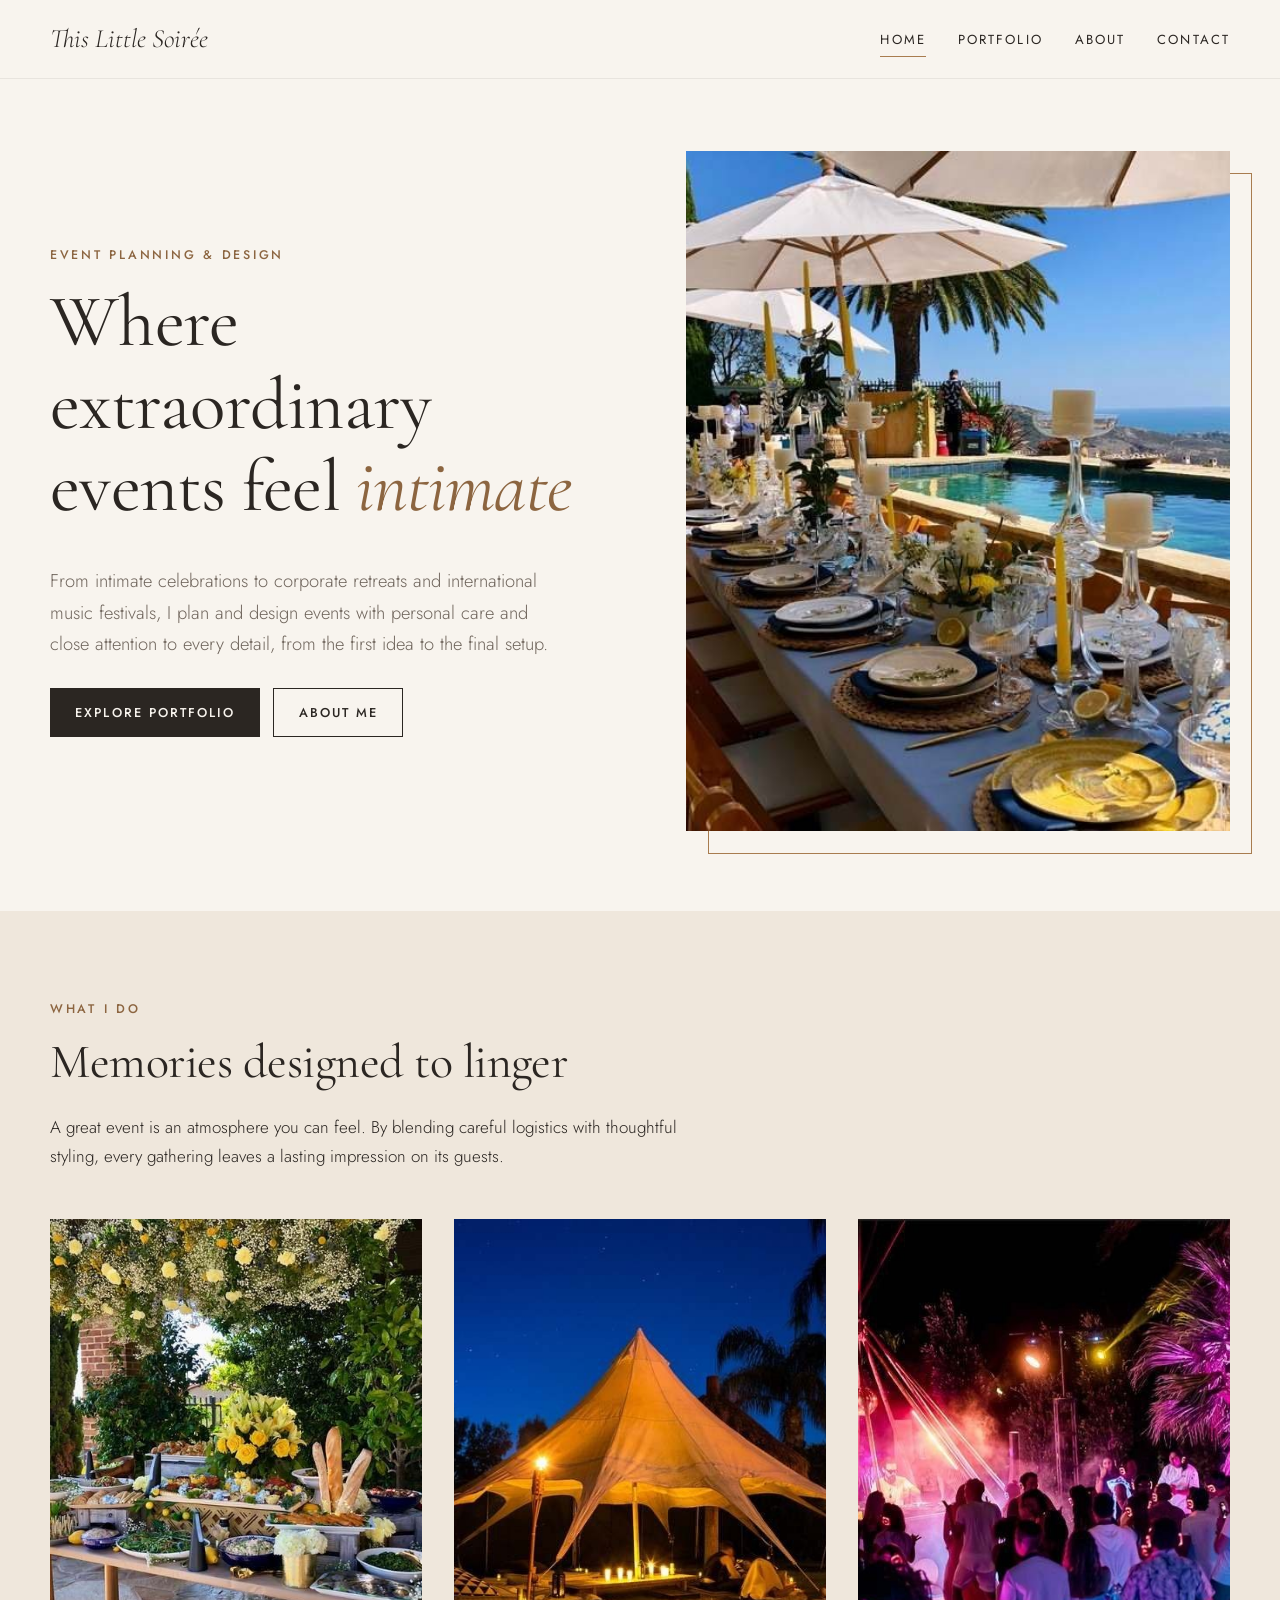
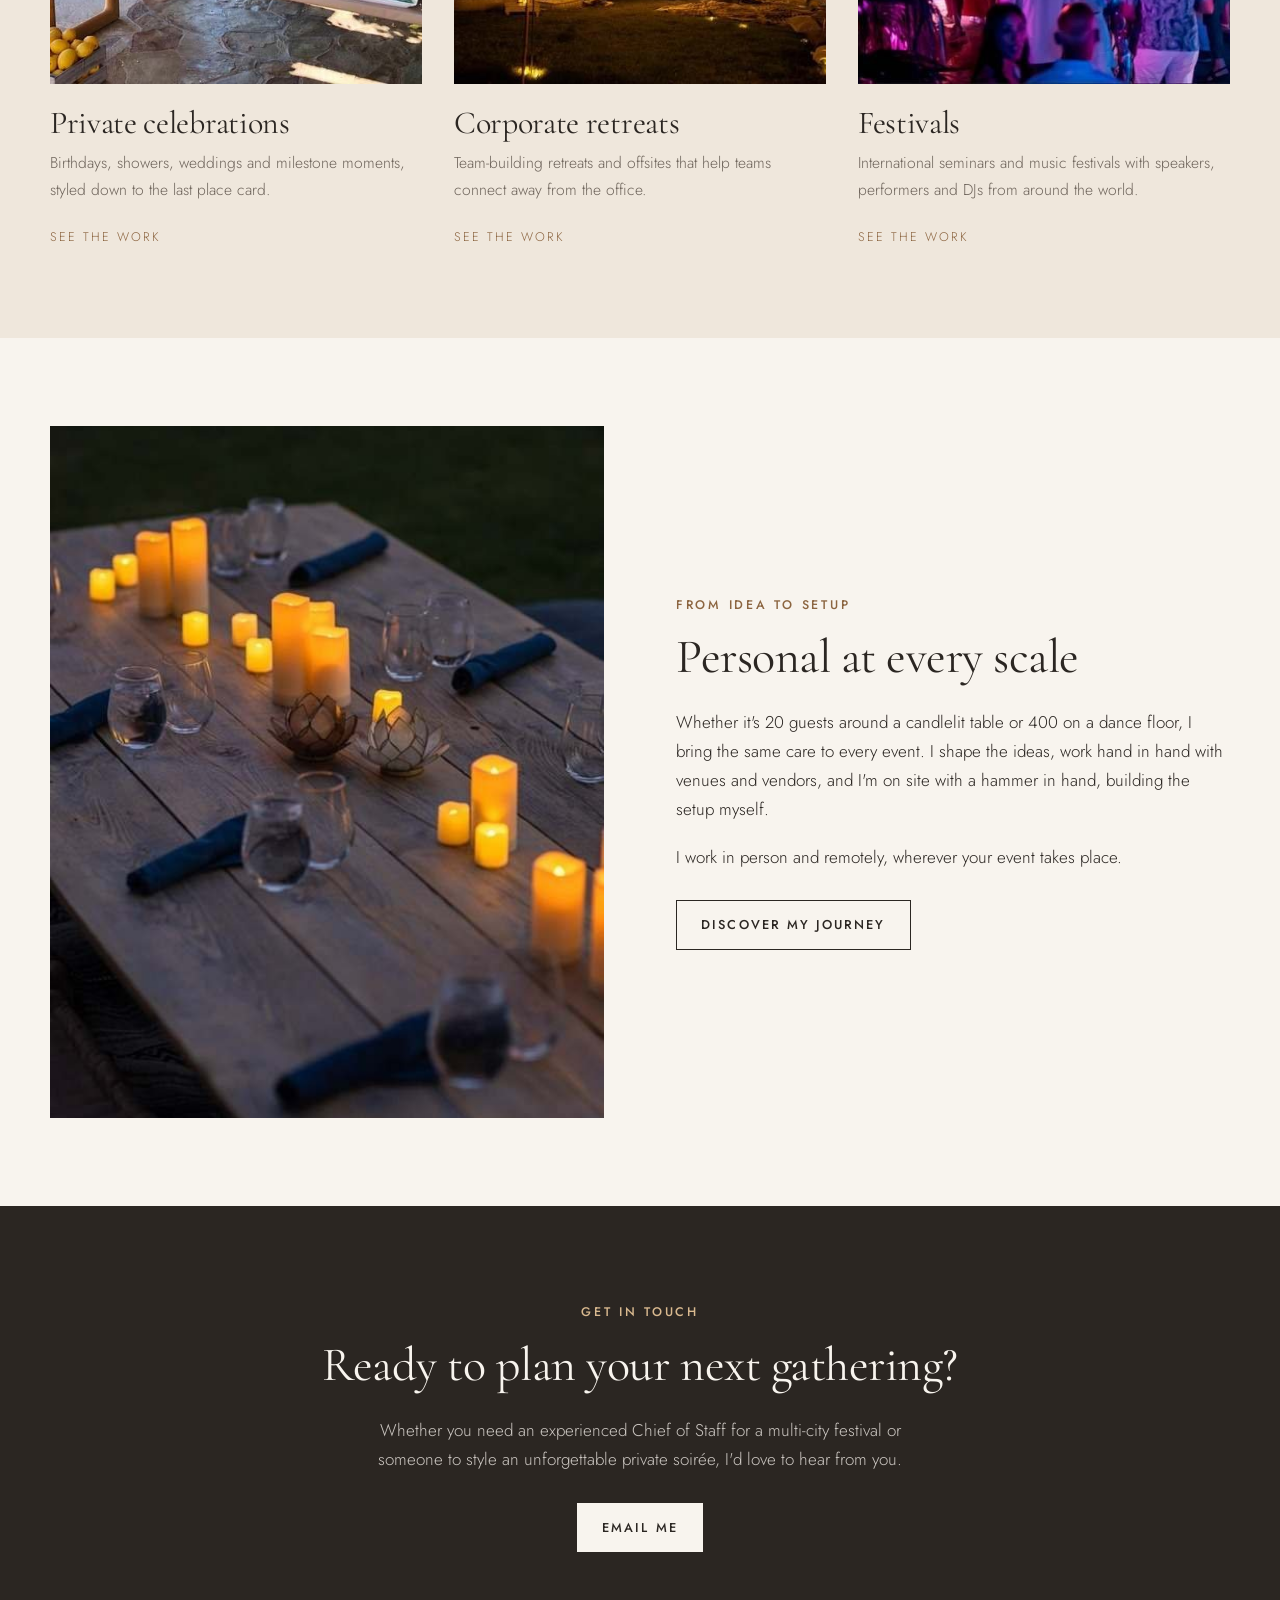
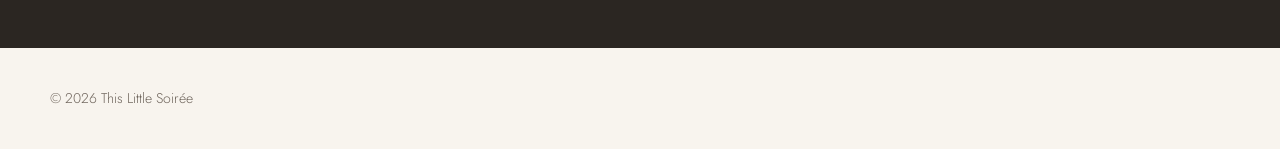
==== index.html @ b2da213c "Remove visible email address" ====
<!DOCTYPE html>
<html lang="en-GB">
<head>
<meta charset="utf-8">
<meta name="viewport" content="width=device-width, initial-scale=1">
<title>This Little Soirée | Event planning by Elise N. Kifle</title>
<meta name="description" content="This Little Soirée: event planning and design by Elise N. Kifle, from intimate celebrations to corporate retreats and international festivals.">
<meta property="og:title" content="This Little Soirée">
<meta property="og:description" content="Event planning and design by Elise N. Kifle, from intimate celebrations to international festivals.">
<meta property="og:image" content="images/capri-table.jpg">
<link rel="preconnect" href="https://fonts.googleapis.com">
<link rel="preconnect" href="https://fonts.gstatic.com" crossorigin>
<link href="https://fonts.googleapis.com/css2?family=Cormorant+Garamond:ital,wght@0,400;0,500;1,400&family=Jost:wght@300;400;500&display=swap" rel="stylesheet">
<link rel="stylesheet" href="css/style.css?v=1">
</head>
<body>
<a class="skip-link" href="#main-content">Skip to main content</a>
<header class="site-header">
  <div class="container">
    <a class="wordmark" href="./">This Little Soirée</a>
    <nav class="main-nav" aria-label="Main">
      <ul>
        <li><a href="./" aria-current="page">Home</a></li>
        <li><a href="portfolio/">Portfolio</a></li>
        <li><a href="about/">About</a></li>
        <li><a href="#contact">Contact</a></li>
      </ul>
    </nav>
  </div>
</header>

<main id="main-content">
  <section class="hero">
    <div class="container">
      <div>
        <p class="eyebrow">Event planning &amp; design</p>
        <h1>Where extraordinary events feel <em>intimate</em></h1>
        <p class="lead">From intimate celebrations to corporate retreats and international music festivals, I plan and design events with personal care and close attention to every detail, from the first idea to the final setup.</p>
        <div class="buttons">
          <a class="btn" href="portfolio/">Explore portfolio</a>
          <a class="btn btn-outline" href="about/">About me</a>
        </div>
      </div>
      <div class="hero-media">
        <img src="images/capri-table.jpg" alt="Long dining table set with lemons, candles and flowers beside a pool overlooking the ocean">
      </div>
    </div>
  </section>

  <section class="section section-alt">
    <div class="container">
      <div class="section-head">
        <p class="eyebrow">What I do</p>
        <h2>Memories designed to linger</h2>
        <p>A great event is an atmosphere you can feel. By blending careful logistics with thoughtful styling, every gathering leaves a lasting impression on its guests.</p>
      </div>
      <div class="services">
        <a class="service" href="portfolio/#private">
          <img src="images/capri-grazing.jpg" alt="Grazing table with bread, salads, lemons and yellow flowers in a garden" loading="lazy">
          <h3>Private celebrations</h3>
          <p>Birthdays, showers, weddings and milestone moments, styled down to the last place card.</p>
          <span class="more">See the work</span>
        </a>
        <a class="service" href="portfolio/#corporate">
          <img src="images/nativo-tent.jpg" alt="Candlelit tent and floor cushions on a lawn at dusk under palm trees" loading="lazy">
          <h3>Corporate retreats</h3>
          <p>Team-building retreats and offsites that help teams connect away from the office.</p>
          <span class="more">See the work</span>
        </a>
        <a class="service" href="portfolio/#festivals">
          <img src="images/yearn-crowd.jpg" alt="Crowd dancing under pink and purple lights at an outdoor music festival" loading="lazy">
          <h3>Festivals</h3>
          <p>International seminars and music festivals with speakers, performers and DJs from around the world.</p>
          <span class="more">See the work</span>
        </a>
      </div>
    </div>
  </section>

  <section class="section">
    <div class="container split">
      <div class="split-media">
        <img src="images/candle-table.jpg" alt="Wooden table set with candles and navy napkins at night" loading="lazy">
      </div>
      <div>
        <p class="eyebrow">From idea to setup</p>
        <h2>Personal at every scale</h2>
        <p>Whether it's 20 guests around a candlelit table or 400 on a dance floor, I bring the same care to every event. I shape the ideas, work hand in hand with venues and vendors, and I'm on site with a hammer in hand, building the setup myself.</p>
        <p>I work in person and remotely, wherever your event takes place.</p>
        <div class="buttons"><a class="btn btn-outline" href="about/">Discover my journey</a></div>
      </div>
    </div>
  </section>

  <section class="cta" id="contact">
    <div class="narrow">
      <p class="eyebrow" style="color:#d9b98f">Get in touch</p>
      <h2>Ready to plan your next gathering?</h2>
      <p>Whether you need an experienced Chief of Staff for a multi-city festival or someone to style an unforgettable private soirée, I'd love to hear from you.</p>
      <div class="buttons"><a class="btn btn-light" href="mailto:elise.kifle@gmail.com?subject=Hello%20from%20your%20website">Email me</a></div>
    </div>
  </section>
</main>

<footer class="site-footer">
  <div class="container">
    <span>&copy; 2026 This Little Soirée</span>
  </div>
</footer>
</body>
</html>
---- css/style.css ----
/* This Little Soirée */
:root {
  --ivory: #f8f4ee;
  --sand: #efe7dc;
  --ink: #2b2622;
  --muted: #6f655c;
  --gold: #a87c4f;
  --gold-dark: #8c6540;
  --white: #ffffff;
  --serif: "Cormorant Garamond", Georgia, serif;
  --sans: "Jost", system-ui, sans-serif;
}

* { box-sizing: border-box; }
html { scroll-behavior: smooth; }
body {
  margin: 0;
  font-family: var(--sans);
  font-weight: 300;
  font-size: 17px;
  line-height: 1.7;
  color: var(--ink);
  background: var(--ivory);
}
img { max-width: 100%; display: block; }
a { color: var(--gold-dark); }
p { margin: 0 0 1.1em; }

h1, h2, h3 {
  font-family: var(--serif);
  font-weight: 400;
  line-height: 1.12;
  margin: 0 0 0.5em;
  letter-spacing: -0.01em;
}
h1 { font-size: clamp(2.6rem, 6vw, 4.6rem); }
h2 { font-size: clamp(2rem, 4vw, 3rem); }
h3 { font-size: clamp(1.5rem, 2.6vw, 2rem); }
em { font-style: italic; color: var(--gold-dark); }

.eyebrow {
  font-family: var(--sans);
  font-size: 0.78rem;
  font-weight: 500;
  letter-spacing: 0.22em;
  text-transform: uppercase;
  color: var(--gold-dark);
  margin: 0 0 1.2em;
}

.container { width: min(1180px, 100% - 3rem); margin-inline: auto; }
.narrow { width: min(760px, 100% - 3rem); margin-inline: auto; }

.skip-link { position: absolute; left: -9999px; }
.skip-link:focus { left: 1rem; top: 1rem; background: var(--white); padding: .5rem 1rem; z-index: 100; }

/* ---------- Header ---------- */
.site-header {
  position: sticky; top: 0; z-index: 50;
  background: rgba(248, 244, 238, 0.94);
  backdrop-filter: blur(6px);
  border-bottom: 1px solid rgba(43, 38, 34, 0.08);
}
.site-header .container {
  display: flex; align-items: center; justify-content: space-between;
  min-height: 78px; gap: 1.5rem;
}
.wordmark {
  font-family: var(--serif);
  font-size: 1.65rem;
  font-style: italic;
  color: var(--ink);
  text-decoration: none;
  white-space: nowrap;
}
.main-nav ul { list-style: none; margin: 0; padding: 0; display: flex; gap: 2rem; }
.main-nav a {
  font-size: 0.82rem; font-weight: 400; letter-spacing: 0.16em; text-transform: uppercase;
  color: var(--ink); text-decoration: none; padding: .4rem 0;
  border-bottom: 1px solid transparent;
}
.main-nav a:hover, .main-nav a[aria-current="page"] { border-bottom-color: var(--gold); }

/* ---------- Buttons ---------- */
.buttons { display: flex; flex-wrap: wrap; gap: .8rem; margin-top: 1.8rem; }
.btn {
  display: inline-block;
  font-size: 0.8rem; font-weight: 500; letter-spacing: 0.16em; text-transform: uppercase;
  text-decoration: none;
  padding: 1em 1.9em;
  background: var(--ink); color: var(--ivory);
  border: 1px solid var(--ink);
  transition: background .2s, color .2s, border-color .2s;
}
.btn:hover { background: var(--gold-dark); border-color: var(--gold-dark); }
.btn-outline { background: transparent; color: var(--ink); }
.btn-outline:hover { background: var(--ink); color: var(--ivory); border-color: var(--ink); }
.btn-light { background: var(--ivory); color: var(--ink); border-color: var(--ivory); }
.btn-light:hover { background: transparent; color: var(--ivory); border-color: var(--ivory); }

/* ---------- Hero ---------- */
.hero { padding: 4.5rem 0 5rem; }
.hero .container {
  display: grid; grid-template-columns: 1.05fr 1fr; gap: 4rem; align-items: center;
}
.hero p.lead { font-size: 1.15rem; color: var(--muted); max-width: 520px; }
.hero-media { position: relative; }
.hero-media img { width: 100%; aspect-ratio: 4 / 5; object-fit: cover; }
.hero-media::before {
  content: ""; position: absolute; inset: 1.4rem -1.4rem -1.4rem 1.4rem;
  border: 1px solid var(--gold); z-index: -1;
}

/* ---------- Sections ---------- */
.section { padding: 5.5rem 0; }
.section-alt { background: var(--sand); }
.section-head { max-width: 640px; margin-bottom: 3rem; }
.center { text-align: center; margin-inline: auto; }

.services { display: grid; grid-template-columns: repeat(3, 1fr); gap: 2rem; }
.service { text-decoration: none; color: inherit; display: block; }
.service img { width: 100%; aspect-ratio: 4 / 5; object-fit: cover; margin-bottom: 1.3rem; transition: opacity .25s; }
.service:hover img { opacity: .88; }
.service h3 { margin-bottom: .3em; }
.service p { color: var(--muted); font-size: 0.98rem; }
.service .more { font-size: .78rem; letter-spacing: .16em; text-transform: uppercase; color: var(--gold-dark); }

.stats {
  display: grid; grid-template-columns: repeat(4, 1fr); gap: 2rem;
  border-top: 1px solid rgba(43,38,34,.15); border-bottom: 1px solid rgba(43,38,34,.15);
  padding: 2.6rem 0;
}
.stat strong { display: block; font-family: var(--serif); font-weight: 400; font-size: clamp(2.2rem, 4vw, 3rem); line-height: 1; margin-bottom: .4rem; }
.stat span { font-size: .9rem; color: var(--muted); }

.split { display: grid; grid-template-columns: 1fr 1fr; gap: 4.5rem; align-items: center; }
.split img { width: 100%; aspect-ratio: 4 / 5; object-fit: cover; }
.split.reverse .split-media { order: 2; }

.cta { background: var(--ink); color: var(--ivory); text-align: center; padding: 6rem 0; }
.cta h2 { color: var(--ivory); }
.cta p { color: rgba(248,244,238,.78); max-width: 560px; margin-inline: auto; }
.cta .buttons { justify-content: center; }
.cta .email { margin-top: 1.4rem; font-size: .95rem; }
.cta .email a { color: var(--ivory); }

/* ---------- Page intro ---------- */
.page-intro { padding: 5rem 0 3rem; text-align: center; }
.page-intro p { color: var(--muted); font-size: 1.12rem; max-width: 640px; margin-inline: auto; }

/* ---------- About ---------- */
.about-grid { display: grid; grid-template-columns: 0.8fr 1.2fr; gap: 4.5rem; align-items: start; }
.about-portrait { position: sticky; top: 110px; }
.about-portrait img { width: 100%; aspect-ratio: 3 / 4; object-fit: cover; object-position: center; }
.about-copy h2 { margin-top: 1.6em; }
.about-copy h2:first-child { margin-top: 0; }
.pullquote {
  font-family: var(--serif); font-style: italic; font-size: clamp(1.6rem, 3vw, 2.1rem); line-height: 1.3;
  border-left: 2px solid var(--gold); padding-left: 1.4rem; margin: 2.2rem 0;
}

/* ---------- Portfolio ---------- */
.project { padding: 4.5rem 0; border-top: 1px solid rgba(43,38,34,.12); }
.project:first-of-type { border-top: 0; padding-top: 1rem; }
.project-head { display: grid; grid-template-columns: 1fr 1.3fr; gap: 3.5rem; margin-bottom: 2.4rem; align-items: start; }
.meta { font-size: .9rem; color: var(--muted); margin-top: .6rem; }
.meta strong { color: var(--ink); font-weight: 500; }
.gallery { display: grid; grid-template-columns: repeat(3, 1fr); gap: 1rem; }
.gallery img { width: 100%; height: 100%; aspect-ratio: 4 / 3; object-fit: cover; }
.gallery .tall { grid-row: span 2; aspect-ratio: auto; }
.credit { font-size: .8rem; color: var(--muted); margin-top: .8rem; }

/* ---------- Footer ---------- */
.site-footer { padding: 2.4rem 0; font-size: .88rem; color: var(--muted); }
.site-footer .container { display: flex; flex-wrap: wrap; justify-content: space-between; gap: 1rem; }
.site-footer a { color: var(--muted); }

/* ---------- Responsive ---------- */
@media (max-width: 900px) {
  .hero .container, .split, .about-grid, .project-head { grid-template-columns: 1fr; gap: 2.4rem; }
  .split.reverse .split-media { order: 0; }
  .hero-media::before { inset: 1rem -0.6rem -1rem 0.6rem; }
  .services { grid-template-columns: 1fr; gap: 2.8rem; }
  .stats { grid-template-columns: repeat(2, 1fr); }
  .about-portrait { position: static; max-width: 420px; }
  .gallery { grid-template-columns: repeat(2, 1fr); }
  .gallery .tall { grid-row: auto; aspect-ratio: 4 / 3; }
}
@media (max-width: 640px) {
  body { font-size: 16px; }
  .site-header .container { flex-direction: column; justify-content: center; gap: .3rem; padding: .8rem 0; }
  .main-nav ul { gap: 1.2rem; }
  .main-nav a { font-size: .72rem; letter-spacing: .12em; }
  .hero { padding: 2.5rem 0 3.5rem; }
  .section { padding: 4rem 0; }
  .gallery { grid-template-columns: 1fr; }
}
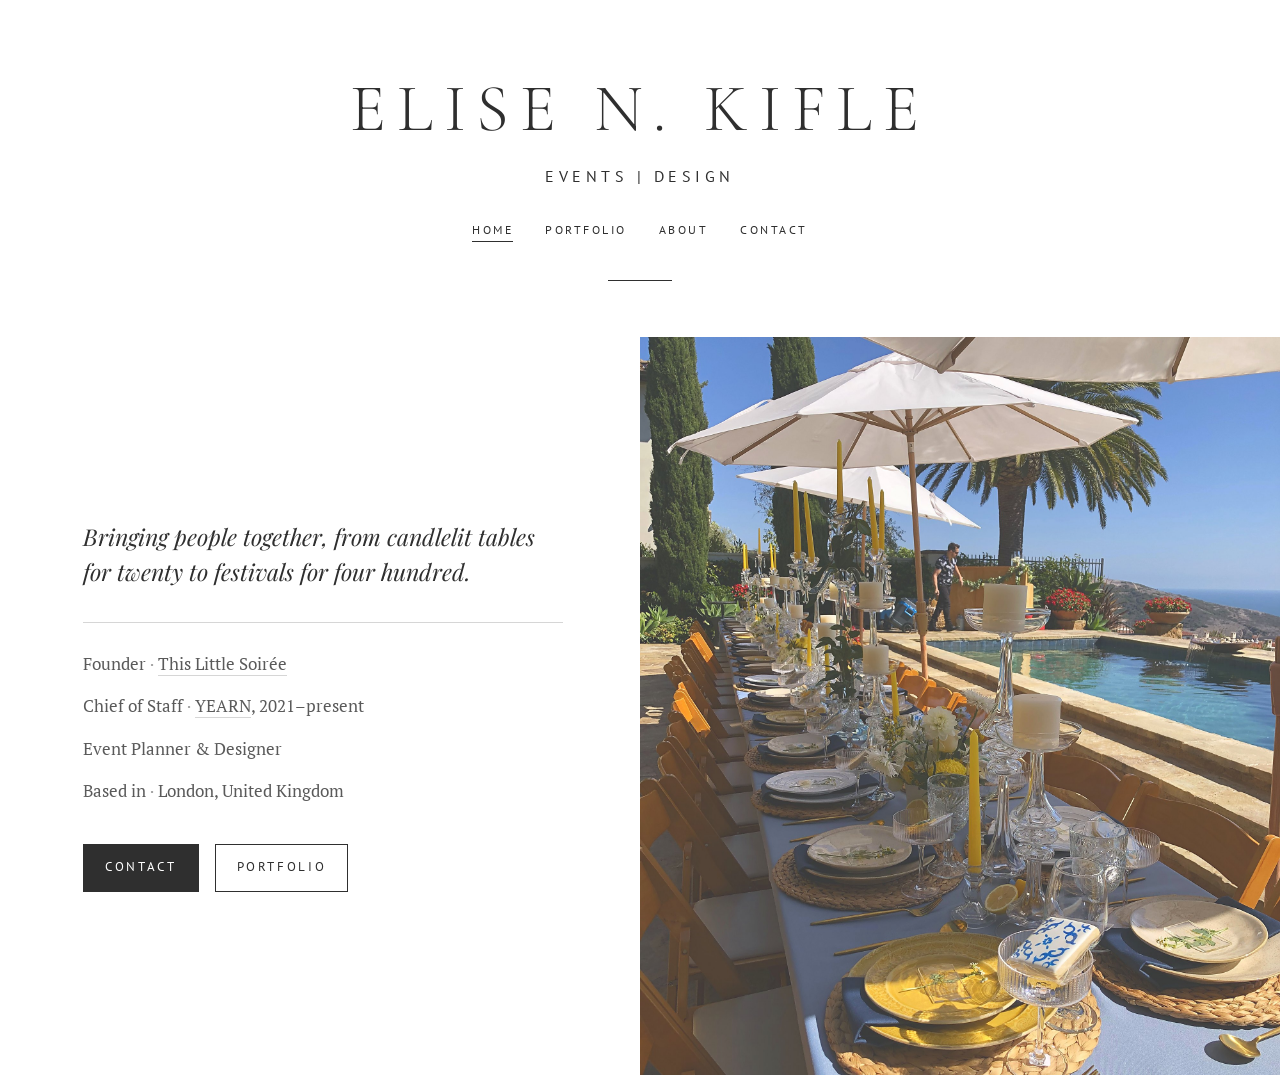
==== commit 4001c79a: "Launch new classic design: homepage" ====
--- a/index.html
+++ b/index.html
@@ -3,109 +3,53 @@
 <head>
 <meta charset="utf-8">
 <meta name="viewport" content="width=device-width, initial-scale=1">
-<title>This Little Soirée | Event planning by Elise N. Kifle</title>
-<meta name="description" content="This Little Soirée: event planning and design by Elise N. Kifle, from intimate celebrations to corporate retreats and international festivals.">
-<meta property="og:title" content="This Little Soirée">
-<meta property="og:description" content="Event planning and design by Elise N. Kifle, from intimate celebrations to international festivals.">
-<meta property="og:image" content="images/capri-table.jpg">
+<title>Elise N. Kifle | Events &amp; Design</title>
+<meta name="description" content="Elise N. Kifle: event planner and designer, founder of This Little Soirée and Chief of Staff for the YEARN festivals. Based in London.">
+<meta property="og:title" content="Elise N. Kifle | Events &amp; Design">
+<meta property="og:description" content="Elise N. Kifle: event planner and designer, founder of This Little Soirée and Chief of Staff for the YEARN festivals. Based in London.">
+<meta property="og:image" content="https://elisekifle.com/images/elise.jpg">
+<link rel="icon" type="image/svg+xml" href="/favicon-enk.svg?v=4">
 <link rel="preconnect" href="https://fonts.googleapis.com">
 <link rel="preconnect" href="https://fonts.gstatic.com" crossorigin>
-<link href="https://fonts.googleapis.com/css2?family=Cormorant+Garamond:ital,wght@0,400;0,500;1,400&family=Jost:wght@300;400;500&display=swap" rel="stylesheet">
-<link rel="stylesheet" href="css/style.css?v=1">
+<link href="https://fonts.googleapis.com/css2?family=Playfair+Display:ital,wght@0,400;0,700;1,400&family=PT+Sans&family=PT+Serif:ital@0;1&display=swap" rel="stylesheet">
+<link rel="stylesheet" href="/css/classic.css?v=4">
 </head>
-<body>
-<a class="skip-link" href="#main-content">Skip to main content</a>
-<header class="site-header">
-  <div class="container">
-    <a class="wordmark" href="./">This Little Soirée</a>
-    <nav class="main-nav" aria-label="Main">
-      <ul>
-        <li><a href="./" aria-current="page">Home</a></li>
-        <li><a href="portfolio/">Portfolio</a></li>
-        <li><a href="about/">About</a></li>
-        <li><a href="#contact">Contact</a></li>
+<body class="home">
+<main>
+  <div class="editorial">
+  <header class="masthead">
+    <h1 class="name">Elise N. Kifle</h1>
+    <p class="tagline">Events | Design</p>
+    <nav class="mast-nav" aria-label="Main">
+      <a href="./" aria-current="page">Home</a>
+      <a href="portfolio/">Portfolio</a>
+      <a href="about/">About</a>
+      <a href="mailto:elise.kifle@gmail.com?subject=Hello%20from%20your%20website">Contact</a>
+    </nav>
+    <hr class="rule">
+  </header>
+  </div>
+
+  <section class="art-split">
+    <div class="art-text">
+      <div>
+        <p class="intro">Bringing people together, from candlelit tables for twenty to festivals for four hundred.</p>
+        <ul class="roles">
+        <li>Founder <span class="sep">·</span> <a href="about/">This Little Soirée</a></li>
+        <li>Chief of Staff <span class="sep">·</span> <a href="portfolio/#festivals">YEARN</a>, 2021–present</li>
+        <li>Event Planner &amp; Designer</li>
+        <li>Based in <span class="sep">·</span> London, United Kingdom</li>
       </ul>
-    </nav>
-  </div>
-</header>
-
-<main id="main-content">
-  <section class="hero">
-    <div class="container">
-      <div>
-        <p class="eyebrow">Event planning &amp; design</p>
-        <h1>Where extraordinary events feel <em>intimate</em></h1>
-        <p class="lead">From intimate celebrations to corporate retreats and international music festivals, I plan and design events with personal care and close attention to every detail, from the first idea to the final setup.</p>
-        <div class="buttons">
-          <a class="btn" href="portfolio/">Explore portfolio</a>
-          <a class="btn btn-outline" href="about/">About me</a>
+        <div class="actions">
+          <a class="btn" href="mailto:elise.kifle@gmail.com?subject=Hello%20from%20your%20website">Contact</a>
+          <a class="btn btn-outline" href="portfolio/">Portfolio</a>
         </div>
       </div>
-      <div class="hero-media">
-        <img src="images/capri-table.jpg" alt="Long dining table set with lemons, candles and flowers beside a pool overlooking the ocean">
-      </div>
     </div>
-  </section>
-
-  <section class="section section-alt">
-    <div class="container">
-      <div class="section-head">
-        <p class="eyebrow">What I do</p>
-        <h2>Memories designed to linger</h2>
-        <p>A great event is an atmosphere you can feel. By blending careful logistics with thoughtful styling, every gathering leaves a lasting impression on its guests.</p>
-      </div>
-      <div class="services">
-        <a class="service" href="portfolio/#private">
-          <img src="images/capri-grazing.jpg" alt="Grazing table with bread, salads, lemons and yellow flowers in a garden" loading="lazy">
-          <h3>Private celebrations</h3>
-          <p>Birthdays, showers, weddings and milestone moments, styled down to the last place card.</p>
-          <span class="more">See the work</span>
-        </a>
-        <a class="service" href="portfolio/#corporate">
-          <img src="images/nativo-tent.jpg" alt="Candlelit tent and floor cushions on a lawn at dusk under palm trees" loading="lazy">
-          <h3>Corporate retreats</h3>
-          <p>Team-building retreats and offsites that help teams connect away from the office.</p>
-          <span class="more">See the work</span>
-        </a>
-        <a class="service" href="portfolio/#festivals">
-          <img src="images/yearn-crowd.jpg" alt="Crowd dancing under pink and purple lights at an outdoor music festival" loading="lazy">
-          <h3>Festivals</h3>
-          <p>International seminars and music festivals with speakers, performers and DJs from around the world.</p>
-          <span class="more">See the work</span>
-        </a>
-      </div>
-    </div>
-  </section>
-
-  <section class="section">
-    <div class="container split">
-      <div class="split-media">
-        <img src="images/candle-table.jpg" alt="Wooden table set with candles and navy napkins at night" loading="lazy">
-      </div>
-      <div>
-        <p class="eyebrow">From idea to setup</p>
-        <h2>Personal at every scale</h2>
-        <p>Whether it's 20 guests around a candlelit table or 400 on a dance floor, I bring the same care to every event. I shape the ideas, work hand in hand with venues and vendors, and I'm on site with a hammer in hand, building the setup myself.</p>
-        <p>I work in person and remotely, wherever your event takes place.</p>
-        <div class="buttons"><a class="btn btn-outline" href="about/">Discover my journey</a></div>
-      </div>
-    </div>
-  </section>
-
-  <section class="cta" id="contact">
-    <div class="narrow">
-      <p class="eyebrow" style="color:#d9b98f">Get in touch</p>
-      <h2>Ready to plan your next gathering?</h2>
-      <p>Whether you need an experienced Chief of Staff for a multi-city festival or someone to style an unforgettable private soirée, I'd love to hear from you.</p>
-      <div class="buttons"><a class="btn btn-light" href="mailto:elise.kifle@gmail.com?subject=Hello%20from%20your%20website">Email me</a></div>
+    <div class="art-photo">
+      <img src="/images/elise-capri-hero.jpg" alt="Long table set with lemons, yellow candles and blue napkins under white umbrellas, beside a pool overlooking the ocean" style="object-position:50% 30%">
     </div>
   </section>
 </main>
-
-<footer class="site-footer">
-  <div class="container">
-    <span>&copy; 2026 This Little Soirée</span>
-  </div>
-</footer>
 </body>
 </html>
--- a/css/classic.css
+++ b/css/classic.css
@@ -0,0 +1,130 @@
+@import url('https://fonts.googleapis.com/css2?family=Cormorant+Garamond:wght@300;400&display=swap');
+/* Elise N. Kifle — classic */
+:root {
+  --ink: #2f2f2f;
+  --text: #5a5a5a;
+  --line: #d6d6d6;
+  --bg: #ffffff;
+  --display: "Playfair Display", Georgia, serif;
+  --serif: "PT Serif", Georgia, serif;
+  --sans: "PT Sans", "Helvetica Neue", Arial, sans-serif;
+}
+* { box-sizing: border-box; }
+html, body { margin: 0; }
+body { background: var(--bg); color: var(--text); font-family: var(--serif); font-size: 17px; line-height: 1.75; }
+img { display: block; max-width: 100%; }
+a { color: inherit; text-decoration: none; border-bottom: 1px solid var(--line); transition: border-color .2s, color .2s; }
+a:hover { color: var(--ink); border-bottom-color: var(--ink); }
+p { margin: 0 0 1.1em; }
+
+.name { font-family: var(--display); font-weight: 700; text-transform: uppercase; letter-spacing: .06em; color: var(--ink); line-height: 1.1; margin: 0; }
+.tagline { font-family: var(--sans); text-transform: uppercase; letter-spacing: .28em; color: var(--ink); font-size: 1rem; margin: .9rem 0 0; }
+.label { font-family: var(--sans); text-transform: uppercase; letter-spacing: .22em; font-size: .78rem; color: var(--ink); }
+
+.btn { display: inline-block; font-family: var(--sans); text-transform: uppercase; letter-spacing: .2em; font-size: .82rem; padding: .85em 1.6em; background: var(--ink); color: #fff; border: 1px solid var(--ink); }
+.btn:hover { background: #000; color: #fff; border-bottom-color: #000; }
+.btn-outline { background: transparent; color: var(--ink); }
+.btn-outline:hover { background: var(--ink); color: #fff; }
+.actions { display: flex; flex-wrap: wrap; align-items: center; gap: .8rem 1rem; margin-top: 3rem; }
+
+/* ---------- Split layout (home + about) ---------- */
+.split { display: grid; grid-template-columns: 1fr 1fr; min-height: 100vh; }
+.split-photo { position: sticky; top: 0; height: 100vh; overflow: hidden; }
+.split-photo img { width: 100%; height: 100%; object-fit: cover; object-position: 62% center; }
+.split-content { display: flex; align-items: center; padding: 4rem 7vw; }
+.split-content > div { max-width: 520px; width: 100%; }
+
+.home .name { font-size: clamp(2.4rem, 4.2vw, 3.6rem); }
+.roles { list-style: none; padding: 0; margin: 2.6rem 0 0; }
+.roles li { margin: 0 0 .8rem; }
+.roles .sep { color: #9a9a9a; }
+
+/* ---------- Inner pages ---------- */
+.topbar { display: flex; justify-content: space-between; align-items: baseline; flex-wrap: wrap; gap: .6rem 2rem; margin-bottom: 4rem; }
+.topbar .name { font-size: 1.35rem; }
+.topbar .name a { border: 0; }
+.topbar nav { display: flex; gap: 1.6rem; }
+.topbar nav a { font-family: var(--sans); text-transform: uppercase; letter-spacing: .2em; font-size: .78rem; color: var(--ink); border-bottom-color: transparent; }
+.topbar nav a:hover, .topbar nav a[aria-current="page"] { border-bottom-color: var(--ink); }
+
+h1.title { font-family: var(--display); font-weight: 400; font-size: clamp(2rem, 3.4vw, 2.7rem); color: var(--ink); line-height: 1.2; margin: 0 0 1.4rem; }
+h2.section { font-family: var(--sans); text-transform: uppercase; letter-spacing: .22em; font-size: .9rem; font-weight: 400; color: var(--ink); margin: 2.8rem 0 1rem; }
+.lead { font-size: 1.12rem; color: var(--ink); }
+.quote { font-family: var(--display); font-style: italic; font-size: 1.35rem; line-height: 1.5; color: var(--ink); margin: 2.4rem 0; }
+
+.about .split-content { align-items: flex-start; padding-top: 3.5rem; }
+
+.page { max-width: 1000px; margin: 0 auto; padding: 3.5rem 2rem 5rem; }
+.page-intro { max-width: 640px; margin-bottom: 1rem; }
+.project { padding: 3.6rem 0; border-top: 1px solid var(--line); }
+.project:first-of-type { border-top: 0; padding-top: 1.6rem; }
+.project h2 { font-family: var(--display); font-weight: 700; text-transform: uppercase; letter-spacing: .05em; font-size: 1.45rem; color: var(--ink); margin: 0 0 .5rem; }
+.meta { font-family: var(--sans); font-size: .9rem; letter-spacing: .04em; color: #8a8a8a; margin-bottom: 1.4rem; }
+.project-text { max-width: 680px; }
+.photos { display: grid; grid-template-columns: repeat(3, 1fr); gap: .8rem; margin-top: 2rem; }
+.photos img { width: 100%; aspect-ratio: 4 / 5; object-fit: cover; }
+
+.foot { font-family: var(--sans); font-size: .8rem; letter-spacing: .08em; color: #9a9a9a; margin-top: 4rem; }
+
+/* ---------- Mobile ---------- */
+@media (max-width: 860px) {
+  .split { grid-template-columns: 1fr; }
+  .split-photo { position: relative; height: 62vh; }
+  .split-content { padding: 3rem 1.5rem 3.5rem; }
+  .about .split-photo { height: 50vh; }
+  .photos { grid-template-columns: repeat(2, 1fr); }
+  .page { padding: 2.5rem 1.25rem 4rem; }
+  .topbar { margin-bottom: 2.5rem; }
+  .tagline { letter-spacing: .2em; font-size: .85rem; }
+}
+
+/* ---------- Editorial (home + about) ---------- */
+.editorial { max-width: 1040px; margin: 0 auto; padding: 4.5rem 2rem 4rem; }
+.masthead { text-align: center; }
+.masthead .name { font-size: clamp(2.4rem, 5vw, 3.8rem); }
+.masthead .tagline { margin-top: 1rem; }
+.rule { width: 64px; height: 1px; background: var(--ink); border: 0; margin: 2.4rem auto 0; }
+.mast-nav { display: flex; justify-content: center; gap: 2rem; margin-top: 1.8rem; }
+.mast-nav a { font-family: var(--sans); text-transform: uppercase; letter-spacing: .2em; font-size: .78rem; color: var(--ink); border-bottom-color: transparent; }
+.mast-nav a:hover, .mast-nav a[aria-current="page"] { border-bottom-color: var(--ink); }
+
+.feature { display: grid; grid-template-columns: 0.9fr 1.1fr; gap: 5rem; align-items: center; margin-top: 4.5rem; }
+.frame { position: relative; padding: 14px; border: 1px solid var(--line); }
+.frame img { width: 100%; aspect-ratio: 4 / 5; object-fit: cover; object-position: 50% 22%; }
+.caption { font-family: var(--sans); font-size: .72rem; letter-spacing: .2em; text-transform: uppercase; color: #9a9a9a; text-align: center; margin-top: .9rem; }
+.feature .intro { font-family: var(--display); font-style: italic; font-size: 1.45rem; line-height: 1.5; color: var(--ink); margin: 0 0 2rem; }
+.feature .roles { margin-top: 0; padding-top: 1.6rem; border-top: 1px solid var(--line); }
+.feature .actions { margin-top: 2.4rem; }
+.colophon { text-align: center; margin-top: 5rem; }
+
+.about-body { display: grid; grid-template-columns: 0.8fr 1.2fr; gap: 4.5rem; align-items: start; margin-top: 4rem; }
+.about-body .frame { position: sticky; top: 2rem; }
+
+@media (max-width: 860px) {
+  .editorial { padding: 3rem 1.25rem 3rem; }
+  .feature, .about-body { grid-template-columns: 1fr; gap: 2.6rem; margin-top: 3rem; }
+  .frame { max-width: 420px; margin: 0 auto; }
+  .about-body .frame { position: static; }
+  .mast-nav { gap: 1.2rem; }
+}
+
+/* ---------- Name: thin, elegant ---------- */
+.name { font-family: "Cormorant Garamond", Georgia, serif; font-weight: 300; letter-spacing: .16em; }
+.masthead .name { font-size: clamp(2.6rem, 5.4vw, 4.2rem); }
+.topbar .name { font-size: 1.6rem; font-weight: 400; }
+
+/* ---------- Art split (home) ---------- */
+.home .editorial { padding-bottom: 0; }
+.art-split { display: grid; grid-template-columns: 1fr 1fr; min-height: 82vh; margin-top: 3.5rem; }
+.art-text { display: flex; align-items: center; justify-content: flex-end; padding: 4rem 6vw; }
+.art-text > div { max-width: 480px; width: 100%; }
+.art-text .intro { font-family: var(--display); font-style: italic; font-size: 1.45rem; line-height: 1.5; color: var(--ink); margin: 0 0 2rem; }
+.art-text .roles { margin-top: 0; padding-top: 1.6rem; border-top: 1px solid var(--line); }
+.art-text .actions { margin-top: 2.4rem; }
+.art-photo { position: relative; overflow: hidden; min-height: 60vh; }
+.art-photo img { position: absolute; inset: 0; width: 100%; height: 100%; object-fit: cover; object-position: 60% 40%; }
+@media (max-width: 860px) {
+  .art-split { grid-template-columns: 1fr; margin-top: 2.5rem; }
+  .art-photo { order: -1; min-height: 70vh; }
+  .art-text { justify-content: flex-start; padding: 2.8rem 1.25rem 3.5rem; }
+}
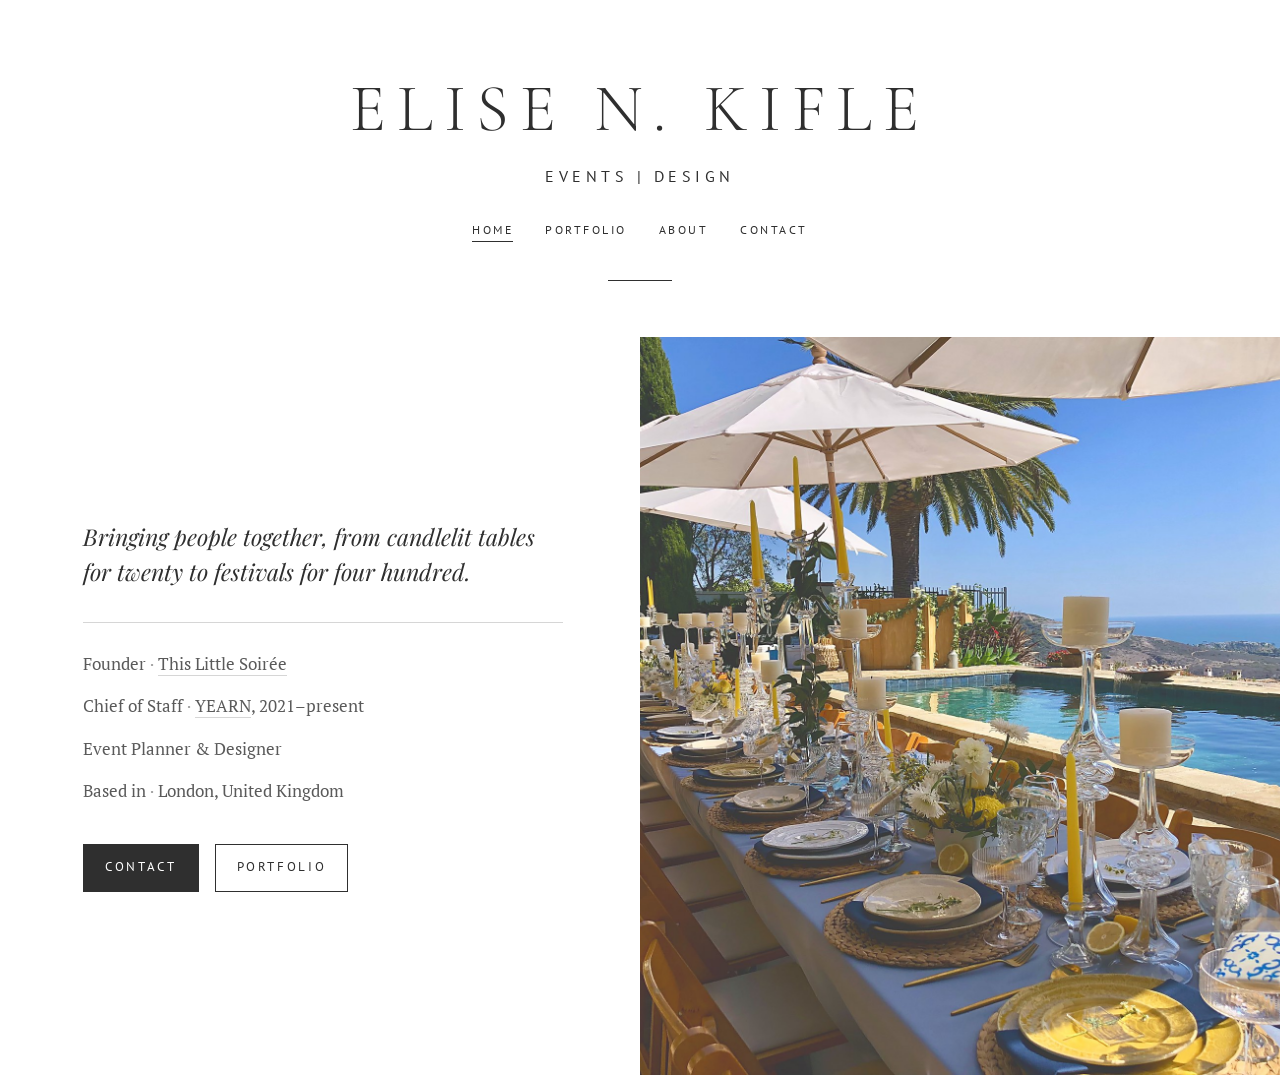
==== commit 8ca79f46: "Homepage: edited Capri photo without people" ====
--- a/index.html
+++ b/index.html
@@ -47,7 +47,7 @@
       </div>
     </div>
     <div class="art-photo">
-      <img src="/images/elise-capri-hero.jpg" alt="Long table set with lemons, yellow candles and blue napkins under white umbrellas, beside a pool overlooking the ocean" style="object-position:50% 30%">
+      <img src="/images/elise-capri-hero-2.jpg" alt="Long table set with lemons, yellow candles and blue napkins under white umbrellas, beside a pool overlooking the ocean" style="object-position:50% 50%">
     </div>
   </section>
 </main>
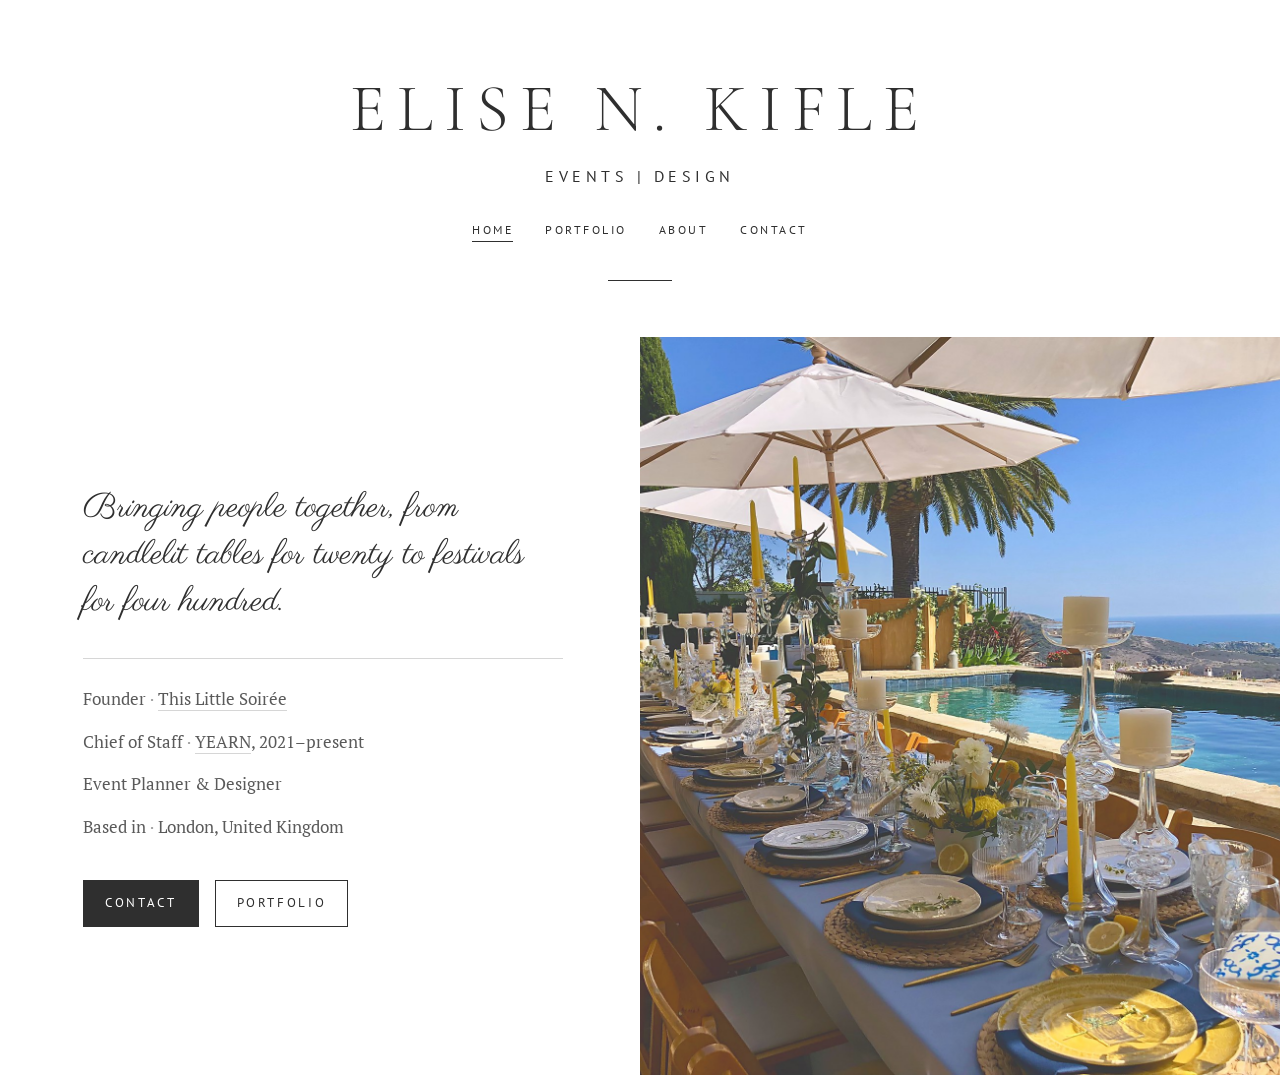
==== commit 605ea620: "Set homepage tagline in Parisienne Co-Authored-By: Claude Opus 5.5 <noreply@anthropic.com> Claude-Se" ====
--- a/index.html
+++ b/index.html
@@ -11,8 +11,8 @@
 <link rel="icon" type="image/svg+xml" href="/favicon-enk.svg?v=4">
 <link rel="preconnect" href="https://fonts.googleapis.com">
 <link rel="preconnect" href="https://fonts.gstatic.com" crossorigin>
-<link href="https://fonts.googleapis.com/css2?family=Playfair+Display:ital,wght@0,400;0,700;1,400&family=PT+Sans&family=PT+Serif:ital@0;1&display=swap" rel="stylesheet">
-<link rel="stylesheet" href="/css/classic.css?v=4">
+<link href="https://fonts.googleapis.com/css2?family=Parisienne&family=Playfair+Display:ital,wght@0,400;0,700;1,400&family=PT+Sans&family=PT+Serif:ital@0;1&display=swap" rel="stylesheet">
+<link rel="stylesheet" href="/css/classic.css?v=5">
 </head>
 <body class="home">
 <main>
--- a/css/classic.css
+++ b/css/classic.css
@@ -118,7 +118,7 @@
 .art-split { display: grid; grid-template-columns: 1fr 1fr; min-height: 82vh; margin-top: 3.5rem; }
 .art-text { display: flex; align-items: center; justify-content: flex-end; padding: 4rem 6vw; }
 .art-text > div { max-width: 480px; width: 100%; }
-.art-text .intro { font-family: var(--display); font-style: italic; font-size: 1.45rem; line-height: 1.5; color: var(--ink); margin: 0 0 2rem; }
+.art-text .intro { font-family: 'Parisienne', cursive; font-style: normal; font-size: 2.1rem; line-height: 1.4; color: var(--ink); margin: 0 0 2rem; }
 .art-text .roles { margin-top: 0; padding-top: 1.6rem; border-top: 1px solid var(--line); }
 .art-text .actions { margin-top: 2.4rem; }
 .art-photo { position: relative; overflow: hidden; min-height: 60vh; }
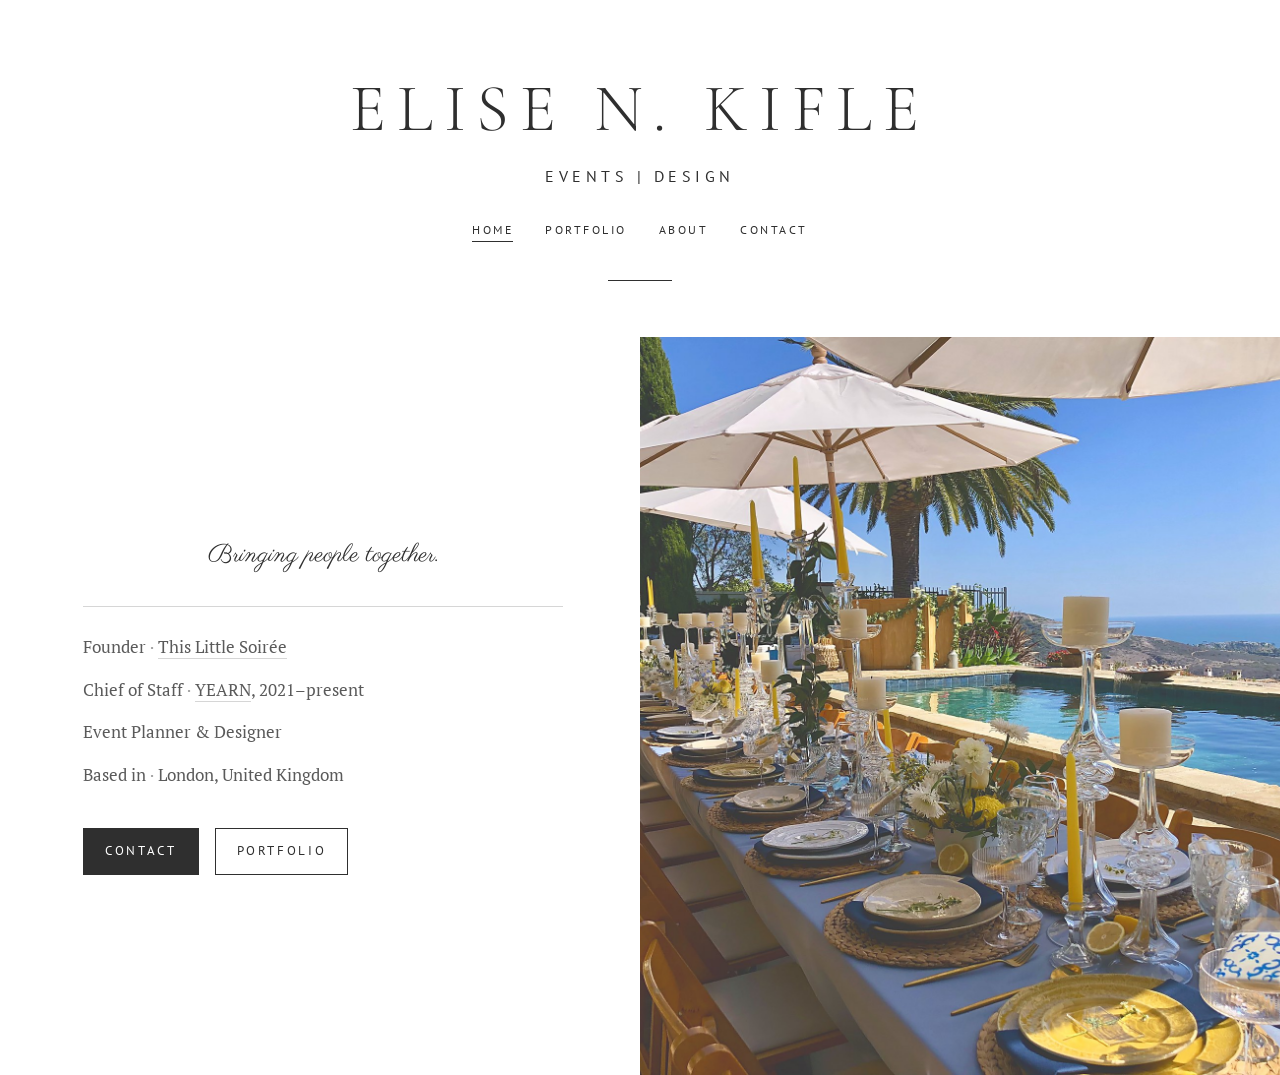
==== commit 949bc283: "Shorten homepage tagline Co-Authored-By: Claude Opus 5.5 <noreply@anthropic.com> Claude-Session: htt" ====
--- a/index.html
+++ b/index.html
@@ -33,7 +33,7 @@
   <section class="art-split">
     <div class="art-text">
       <div>
-        <p class="intro">Bringing people together, from candlelit tables for twenty to festivals for four hundred.</p>
+        <p class="intro">Bringing people together.</p>
         <ul class="roles">
         <li>Founder <span class="sep">·</span> <a href="about/">This Little Soirée</a></li>
         <li>Chief of Staff <span class="sep">·</span> <a href="portfolio/#festivals">YEARN</a>, 2021–present</li>
--- a/css/classic.css
+++ b/css/classic.css
@@ -118,7 +118,7 @@
 .art-split { display: grid; grid-template-columns: 1fr 1fr; min-height: 82vh; margin-top: 3.5rem; }
 .art-text { display: flex; align-items: center; justify-content: flex-end; padding: 4rem 6vw; }
 .art-text > div { max-width: 480px; width: 100%; }
-.art-text .intro { font-family: 'Parisienne', cursive; font-style: normal; font-size: 2.1rem; line-height: 1.4; color: var(--ink); margin: 0 0 2rem; }
+.art-text .intro { font-family: 'Parisienne', cursive; font-style: normal; font-size: 1.55rem; line-height: 1.5; text-align: center; color: var(--ink); margin: 0 0 2rem; }
 .art-text .roles { margin-top: 0; padding-top: 1.6rem; border-top: 1px solid var(--line); }
 .art-text .actions { margin-top: 2.4rem; }
 .art-photo { position: relative; overflow: hidden; min-height: 60vh; }
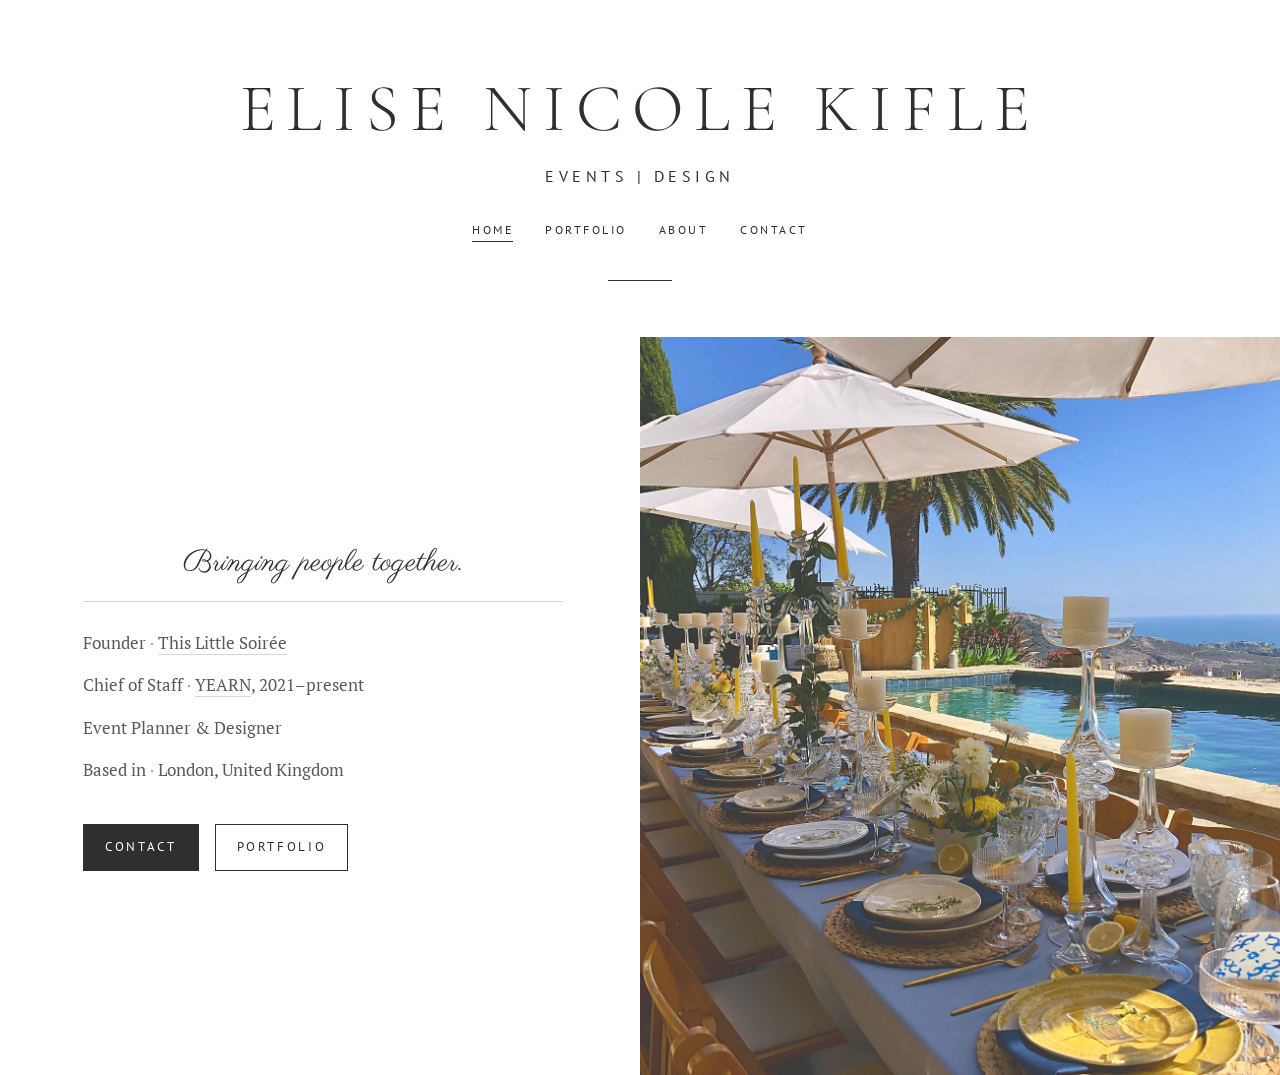
==== commit a47faf85: "Use full name Elise Nicole Kifle across the site Co-Authored-By: Claude Opus 5.5 <noreply@anthropic." ====
--- a/index.html
+++ b/index.html
@@ -3,10 +3,10 @@
 <head>
 <meta charset="utf-8">
 <meta name="viewport" content="width=device-width, initial-scale=1">
-<title>Elise N. Kifle | Events &amp; Design</title>
-<meta name="description" content="Elise N. Kifle: event planner and designer, founder of This Little Soirée and Chief of Staff for the YEARN festivals. Based in London.">
-<meta property="og:title" content="Elise N. Kifle | Events &amp; Design">
-<meta property="og:description" content="Elise N. Kifle: event planner and designer, founder of This Little Soirée and Chief of Staff for the YEARN festivals. Based in London.">
+<title>Elise Nicole Kifle | Events &amp; Design</title>
+<meta name="description" content="Elise Nicole Kifle: event planner and designer, founder of This Little Soirée and Chief of Staff for the YEARN festivals. Based in London.">
+<meta property="og:title" content="Elise Nicole Kifle | Events &amp; Design">
+<meta property="og:description" content="Elise Nicole Kifle: event planner and designer, founder of This Little Soirée and Chief of Staff for the YEARN festivals. Based in London.">
 <meta property="og:image" content="https://elisekifle.com/images/elise.jpg">
 <link rel="icon" type="image/svg+xml" href="/favicon-enk.svg?v=4">
 <link rel="preconnect" href="https://fonts.googleapis.com">
@@ -18,7 +18,7 @@
 <main>
   <div class="editorial">
   <header class="masthead">
-    <h1 class="name">Elise N. Kifle</h1>
+    <h1 class="name">Elise Nicole Kifle</h1>
     <p class="tagline">Events | Design</p>
     <nav class="mast-nav" aria-label="Main">
       <a href="./" aria-current="page">Home</a>
--- a/css/classic.css
+++ b/css/classic.css
@@ -1,5 +1,5 @@
 @import url('https://fonts.googleapis.com/css2?family=Cormorant+Garamond:wght@300;400&display=swap');
-/* Elise N. Kifle — classic */
+/* Elise Nicole Kifle — classic */
 :root {
   --ink: #2f2f2f;
   --text: #5a5a5a;
@@ -118,7 +118,7 @@
 .art-split { display: grid; grid-template-columns: 1fr 1fr; min-height: 82vh; margin-top: 3.5rem; }
 .art-text { display: flex; align-items: center; justify-content: flex-end; padding: 4rem 6vw; }
 .art-text > div { max-width: 480px; width: 100%; }
-.art-text .intro { font-family: 'Parisienne', cursive; font-style: normal; font-size: 1.55rem; line-height: 1.5; text-align: center; color: var(--ink); margin: 0 0 2rem; }
+.art-text .intro { font-family: 'Parisienne', cursive; font-style: normal; font-size: 1.9rem; line-height: 1.5; text-align: center; color: var(--ink); margin: 0 0 0.9rem; }
 .art-text .roles { margin-top: 0; padding-top: 1.6rem; border-top: 1px solid var(--line); }
 .art-text .actions { margin-top: 2.4rem; }
 .art-photo { position: relative; overflow: hidden; min-height: 60vh; }
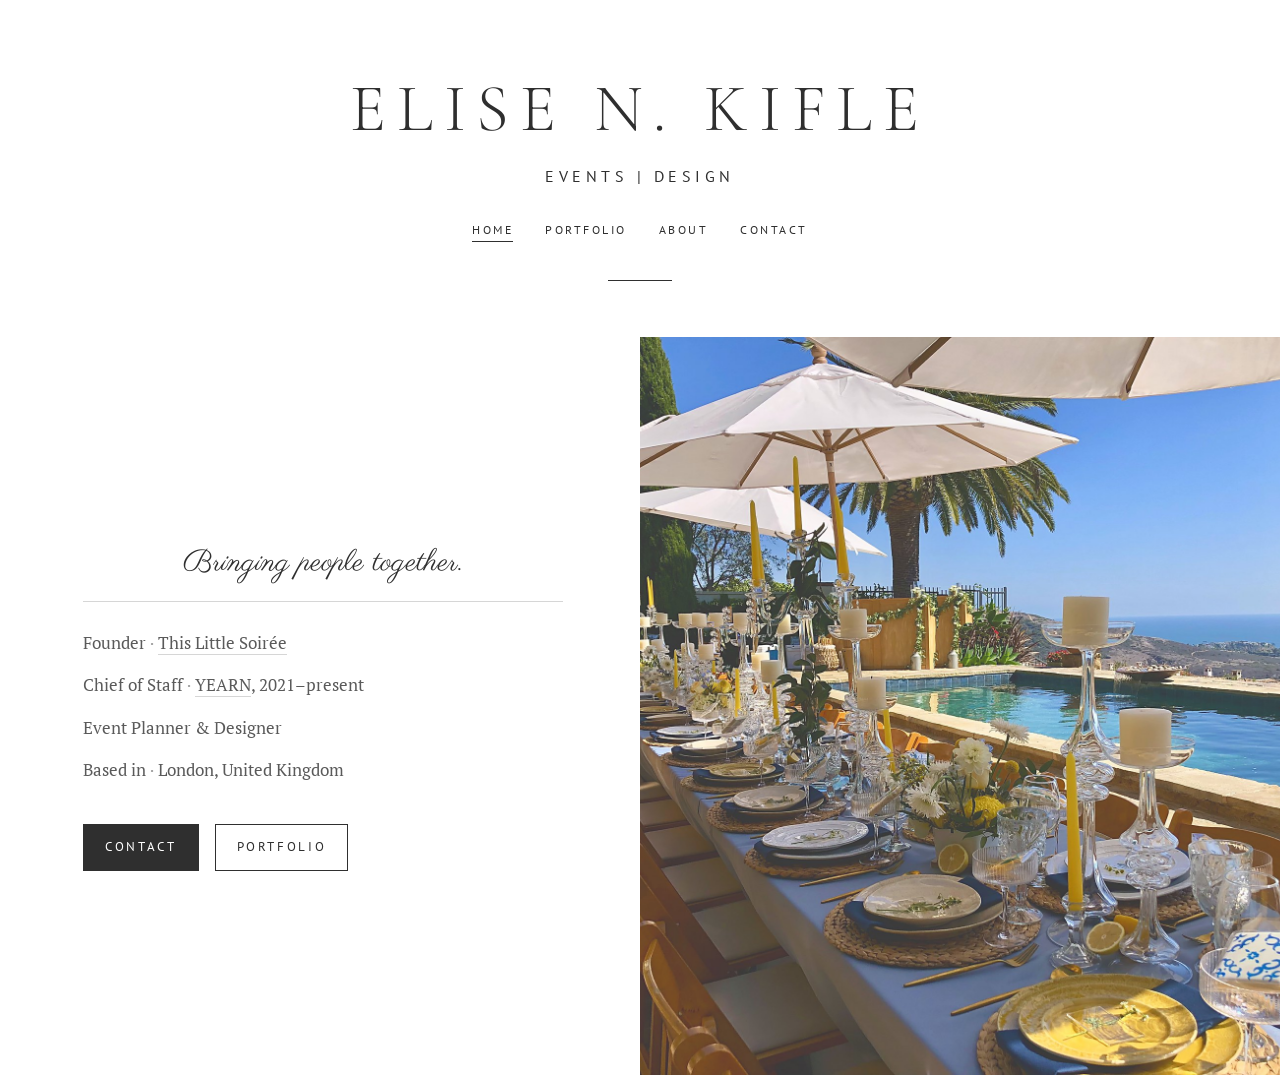
==== commit b67a0ce4: "Show Elise N. Kifle in the header; keep full name in titles and descriptions Co-Authored-By: Claude " ====
--- a/index.html
+++ b/index.html
@@ -18,7 +18,7 @@
 <main>
   <div class="editorial">
   <header class="masthead">
-    <h1 class="name">Elise Nicole Kifle</h1>
+    <h1 class="name">Elise N. Kifle</h1>
     <p class="tagline">Events | Design</p>
     <nav class="mast-nav" aria-label="Main">
       <a href="./" aria-current="page">Home</a>
